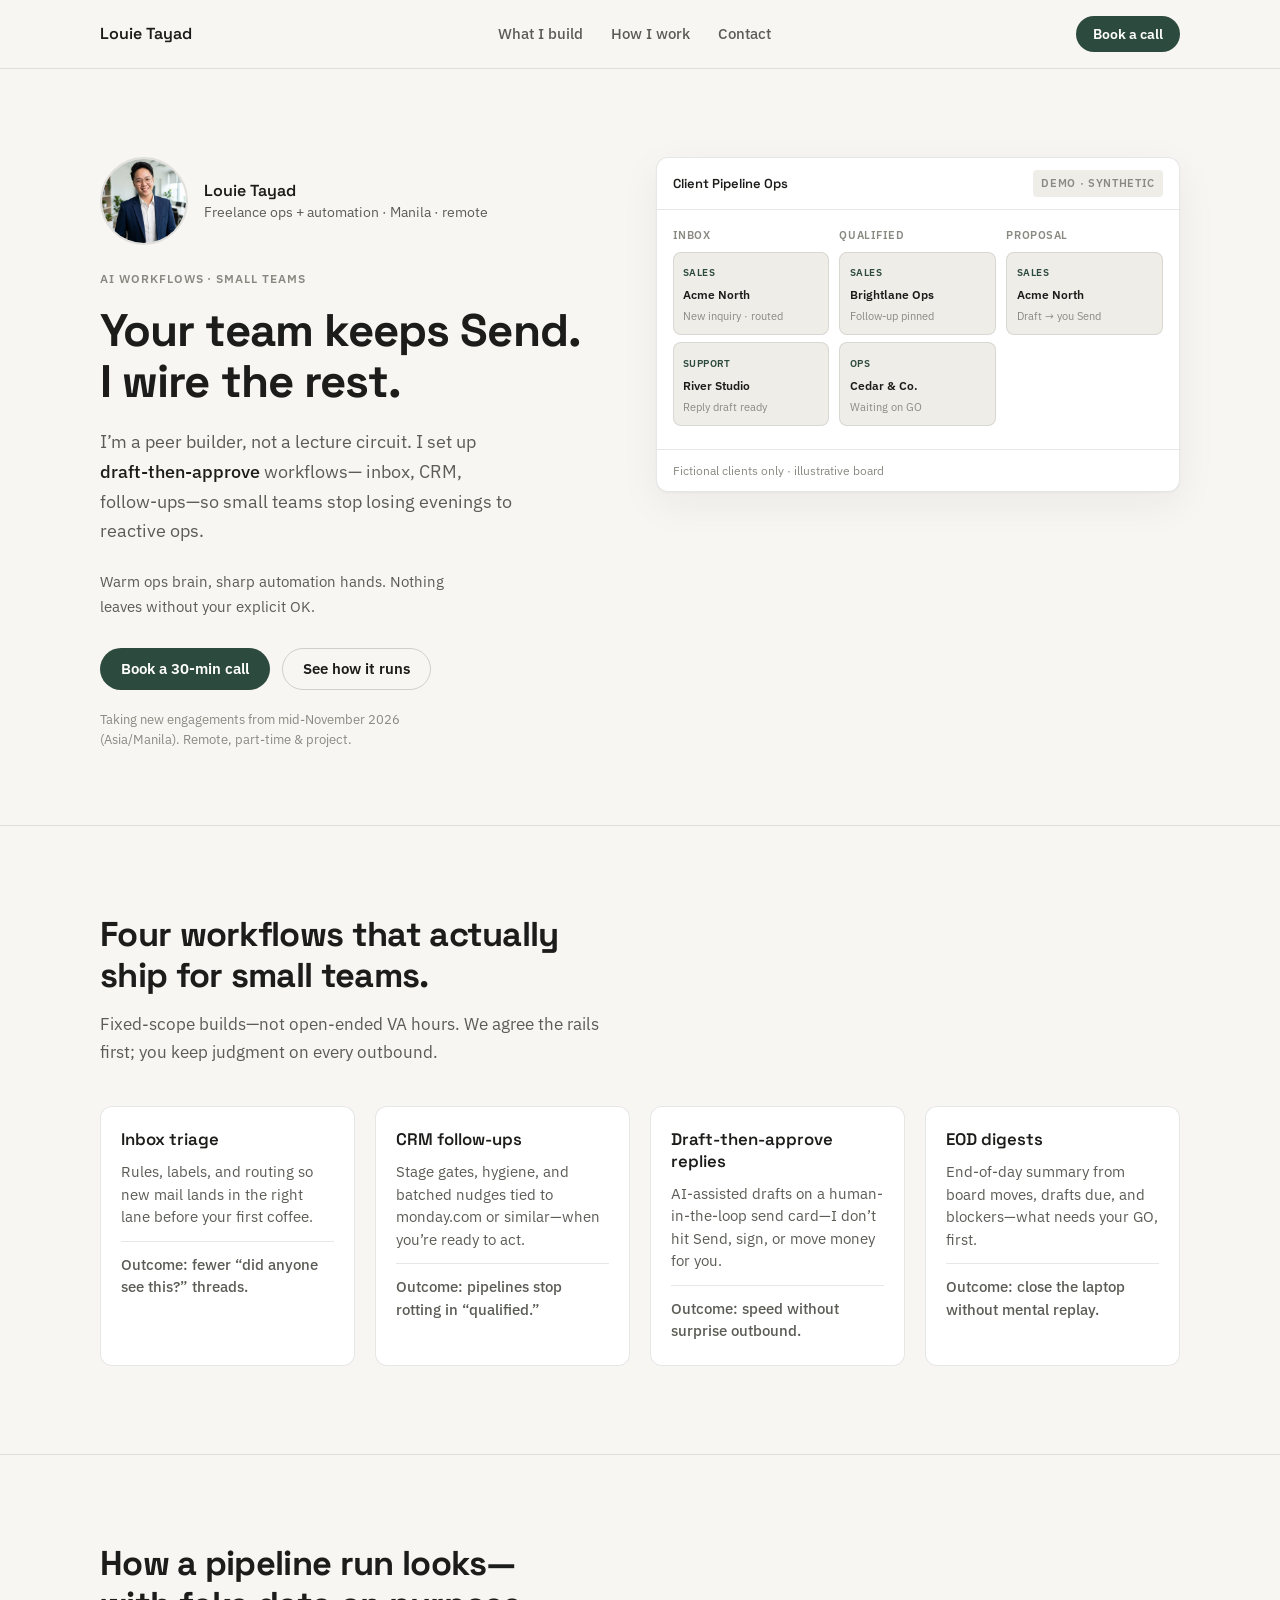
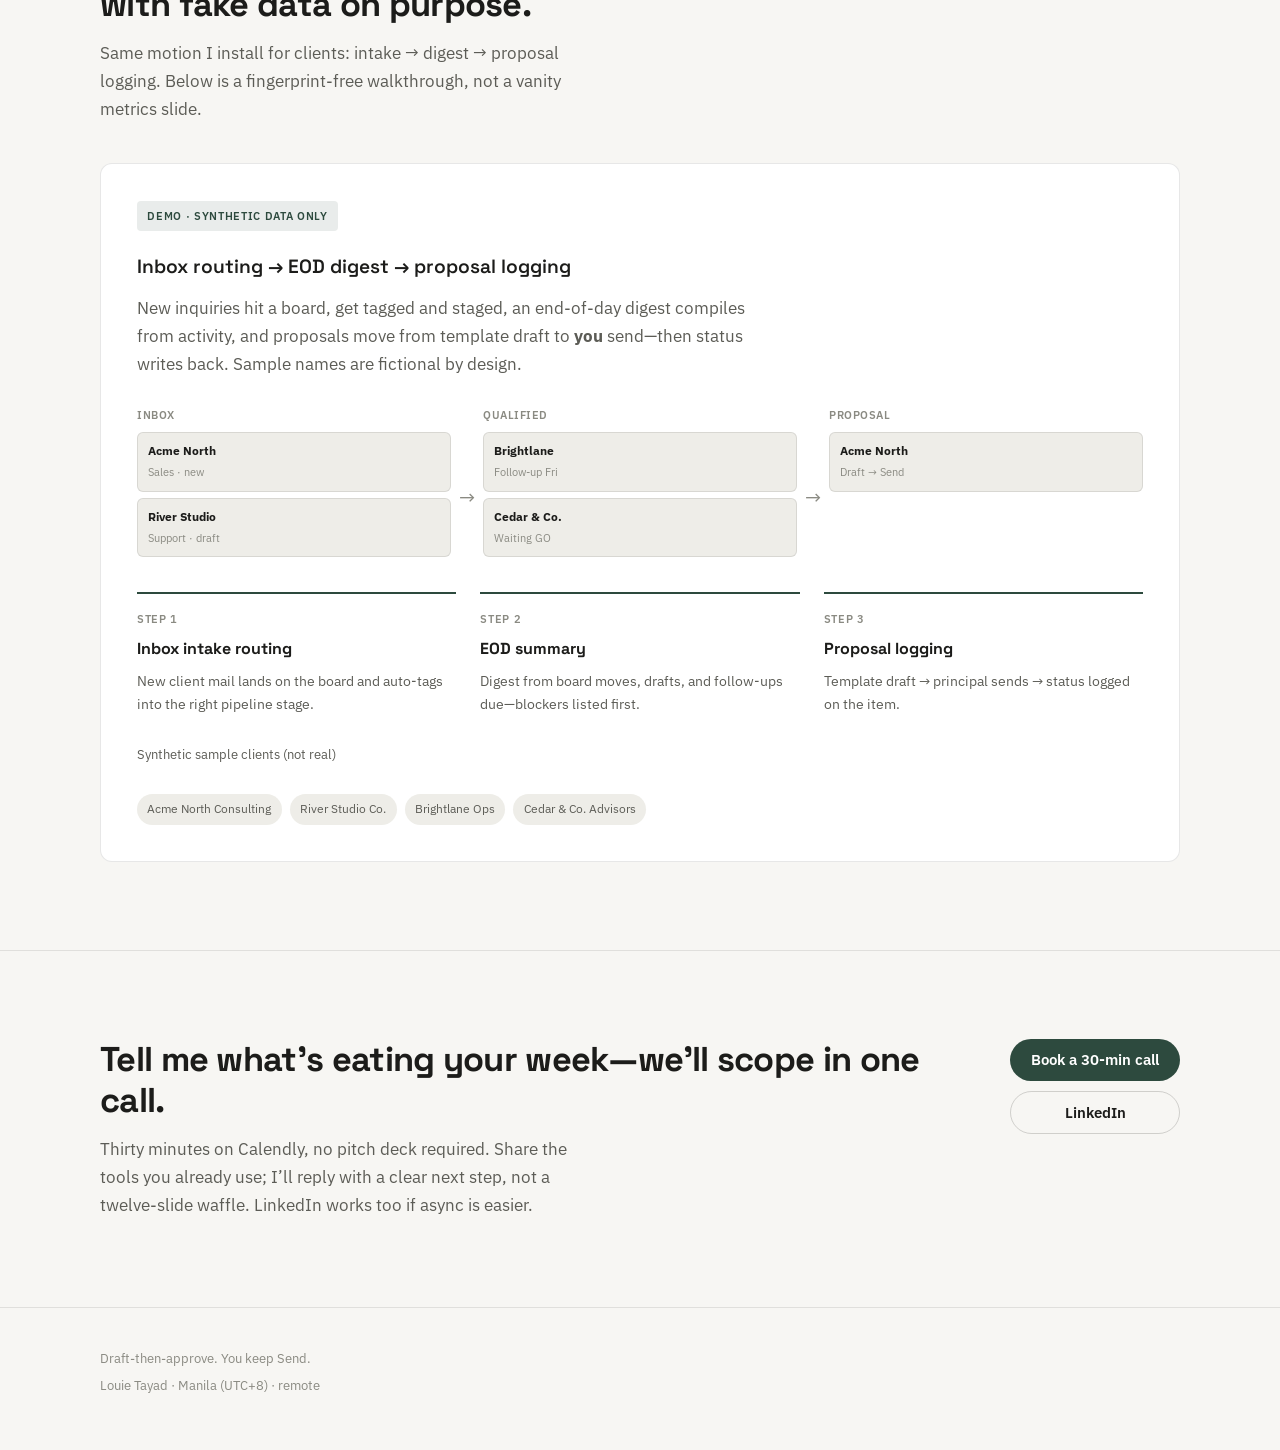
==== v2/index.html @ e67fdb6c "Add hidden v2 portfolio preview for peer-builder positioning Co-authored-by: freelanceloes-max <free" ====
<!DOCTYPE html>
<html lang="en">
<head>
  <meta charset="utf-8" />
  <meta name="viewport" content="width=device-width, initial-scale=1" />
  <title>Louie Tayad — AI &amp; automation workflows for small teams</title>
  <meta name="description" content="Freelance builder of inbox triage, CRM follow-ups, and draft-then-approve AI ops for small teams. Manila · remote." />
  <meta name="theme-color" content="#f7f6f3" />
  <meta name="robots" content="noindex, nofollow" />
  <link rel="stylesheet" href="styles.css" />
</head>
<body>
  <header class="site-header">
    <div class="wrap header-inner">
      <a class="brand" href="#top">Louie Tayad</a>
      <nav class="nav" aria-label="Primary">
        <a href="#build">What I build</a>
        <a href="#proof">How I work</a>
        <a href="#contact">Contact</a>
      </nav>
      <a class="btn btn-sm btn-primary header-cta" href="https://calendly.com/workmodelouie/30min" target="_blank" rel="noopener noreferrer">Book a call</a>
    </div>
  </header>

  <main id="top">
    <section class="hero">
      <div class="wrap hero-grid">
        <div class="hero-copy reveal">
          <div class="hero-identity">
            <figure class="hero-portrait">
              <img
                src="../assets/louie-headshot.jpg"
                width="88"
                height="88"
                alt="Louie Tayad"
                loading="eager"
                decoding="async"
              />
            </figure>
            <p class="hero-meta">
              <strong>Louie Tayad</strong>
              Freelance ops + automation · Manila · remote
            </p>
          </div>
          <p class="eyebrow">AI workflows · small teams</p>
          <h1>Your team keeps Send. I wire the rest.</h1>
          <p class="lede">
            I’m a peer builder, not a lecture circuit. I set up <em>draft-then-approve</em> workflows—
            inbox, CRM, follow-ups—so small teams stop losing evenings to reactive ops.
          </p>
          <p class="hero-aside">
            Warm ops brain, sharp automation hands. Nothing leaves without your explicit OK.
          </p>
          <div class="cta-row">
            <a class="btn btn-primary" href="https://calendly.com/workmodelouie/30min" target="_blank" rel="noopener noreferrer">Book a 30-min call</a>
            <a class="btn btn-ghost" href="#proof">See how it runs</a>
          </div>
          <p class="fine-print">
            Taking new engagements from mid-November 2026 (Asia/Manila). Remote, part-time &amp; project.
          </p>
        </div>

        <aside class="board reveal" aria-label="Synthetic pipeline preview">
          <div class="board-top">
            <strong>Client Pipeline Ops</strong>
            <span class="demo-tag">Demo · synthetic</span>
          </div>
          <div class="kanban">
            <div>
              <div class="col-h">Inbox</div>
              <div class="card">
                <span class="tag-mini">Sales</span>
                <strong>Acme North</strong>
                <em>New inquiry · routed</em>
              </div>
              <div class="card">
                <span class="tag-mini">Support</span>
                <strong>River Studio</strong>
                <em>Reply draft ready</em>
              </div>
            </div>
            <div>
              <div class="col-h">Qualified</div>
              <div class="card">
                <span class="tag-mini">Sales</span>
                <strong>Brightlane Ops</strong>
                <em>Follow-up pinned</em>
              </div>
              <div class="card">
                <span class="tag-mini">Ops</span>
                <strong>Cedar &amp; Co.</strong>
                <em>Waiting on GO</em>
              </div>
            </div>
            <div>
              <div class="col-h">Proposal</div>
              <div class="card">
                <span class="tag-mini">Sales</span>
                <strong>Acme North</strong>
                <em>Draft → you Send</em>
              </div>
            </div>
          </div>
          <div class="board-foot">Fictional clients only · illustrative board</div>
        </aside>
      </div>
    </section>

    <section id="build" class="section">
      <div class="wrap">
        <h2 class="reveal">Four workflows that actually ship for small teams.</h2>
        <p class="section-intro reveal">
          Fixed-scope builds—not open-ended VA hours. We agree the rails first; you keep judgment on every outbound.
        </p>
        <div class="build-grid">
          <article class="build-card reveal">
            <h3>Inbox triage</h3>
            <p>Rules, labels, and routing so new mail lands in the right lane before your first coffee.</p>
            <p class="build-outcome">Outcome: fewer “did anyone see this?” threads.</p>
          </article>
          <article class="build-card reveal">
            <h3>CRM follow-ups</h3>
            <p>Stage gates, hygiene, and batched nudges tied to monday.com or similar—when you’re ready to act.</p>
            <p class="build-outcome">Outcome: pipelines stop rotting in “qualified.”</p>
          </article>
          <article class="build-card reveal">
            <h3>Draft-then-approve replies</h3>
            <p>AI-assisted drafts on a human-in-the-loop send card—I don’t hit Send, sign, or move money for you.</p>
            <p class="build-outcome">Outcome: speed without surprise outbound.</p>
          </article>
          <article class="build-card reveal">
            <h3>EOD digests</h3>
            <p>End-of-day summary from board moves, drafts due, and blockers—what needs your GO, first.</p>
            <p class="build-outcome">Outcome: close the laptop without mental replay.</p>
          </article>
        </div>
      </div>
    </section>

    <section id="proof" class="section">
      <div class="wrap">
        <h2 class="reveal">How a pipeline run looks—with fake data on purpose.</h2>
        <p class="section-intro reveal">
          Same motion I install for clients: intake → digest → proposal logging. Below is a fingerprint-free walkthrough, not a vanity metrics slide.
        </p>
        <div class="proof-body reveal">
          <span class="proof-banner">Demo · synthetic data only</span>
          <h3>Inbox routing → EOD digest → proposal logging</h3>
          <p>
            New inquiries hit a board, get tagged and staged, an end-of-day digest compiles from activity,
            and proposals move from template draft to <strong>you</strong> send—then status writes back.
            Sample names are fictional by design.
          </p>

          <div class="board-preview" aria-hidden="true">
            <div class="bp-col">
              <header>Inbox</header>
              <div class="bp-card"><b>Acme North</b><span>Sales · new</span></div>
              <div class="bp-card"><b>River Studio</b><span>Support · draft</span></div>
            </div>
            <div class="bp-arrow" aria-hidden="true">→</div>
            <div class="bp-col">
              <header>Qualified</header>
              <div class="bp-card"><b>Brightlane</b><span>Follow-up Fri</span></div>
              <div class="bp-card"><b>Cedar &amp; Co.</b><span>Waiting GO</span></div>
            </div>
            <div class="bp-arrow" aria-hidden="true">→</div>
            <div class="bp-col">
              <header>Proposal</header>
              <div class="bp-card"><b>Acme North</b><span>Draft → Send</span></div>
            </div>
          </div>

          <div class="flow">
            <div class="flow-step">
              <div class="step-label">Step 1</div>
              <strong>Inbox intake routing</strong>
              <p>New client mail lands on the board and auto-tags into the right pipeline stage.</p>
            </div>
            <div class="flow-step">
              <div class="step-label">Step 2</div>
              <strong>EOD summary</strong>
              <p>Digest from board moves, drafts, and follow-ups due—blockers listed first.</p>
            </div>
            <div class="flow-step">
              <div class="step-label">Step 3</div>
              <strong>Proposal logging</strong>
              <p>Template draft → principal sends → status logged on the item.</p>
            </div>
          </div>

          <p class="sample-note">Synthetic sample clients (not real)</p>
          <div class="sample-tags">
            <span>Acme North Consulting</span>
            <span>River Studio Co.</span>
            <span>Brightlane Ops</span>
            <span>Cedar &amp; Co. Advisors</span>
          </div>
        </div>
      </div>
    </section>

    <section id="contact" class="section">
      <div class="wrap contact-panel reveal">
        <div>
          <h2>Tell me what’s eating your week—we’ll scope in one call.</h2>
          <p>
            Thirty minutes on Calendly, no pitch deck required. Share the tools you already use;
            I’ll reply with a clear next step, not a twelve-slide waffle. LinkedIn works too if async is easier.
          </p>
        </div>
        <div class="contact-actions">
          <a class="btn btn-primary" href="https://calendly.com/workmodelouie/30min" target="_blank" rel="noopener noreferrer">Book a 30-min call</a>
          <a class="btn btn-ghost" href="https://www.linkedin.com/in/loragine/" target="_blank" rel="noopener noreferrer">LinkedIn</a>
        </div>
      </div>
    </section>
  </main>

  <footer class="site-footer">
    <div class="wrap">
      <p class="footer-line">Draft-then-approve. You keep Send.</p>
      <p class="footer-line">Louie Tayad · Manila (UTC+8) · remote</p>
    </div>
  </footer>

  <script>
    (function () {
      var nodes = document.querySelectorAll('.reveal');
      if (!('IntersectionObserver' in window)) {
        nodes.forEach(function (n) { n.classList.add('in'); });
        return;
      }
      var io = new IntersectionObserver(function (entries) {
        entries.forEach(function (e) {
          if (e.isIntersecting) {
            e.target.classList.add('in');
            io.unobserve(e.target);
          }
        });
      }, { threshold: 0.12, rootMargin: '0px 0px -40px 0px' });
      nodes.forEach(function (n) { io.observe(n); });
    })();
  </script>
</body>
</html>
---- v2/styles.css ----
@import url("https://fonts.googleapis.com/css2?family=IBM+Plex+Sans:ital,wght@0,400;0,500;0,600;1,400&family=Space+Grotesk:wght@500;600;700&display=swap");

:root {
  --bg: #f7f6f3;
  --bg-elevated: #ffffff;
  --bg-muted: #eeede8;
  --text: #1c1c1a;
  --text-muted: #5c5c56;
  --text-dim: #8a8a82;
  --accent: #2d4a3e;
  --accent-hover: #1f342b;
  --accent-soft: rgba(45, 74, 62, 0.1);
  --border: rgba(28, 28, 26, 0.1);
  --border-strong: rgba(28, 28, 26, 0.18);
  --max: 1080px;
  --font: "IBM Plex Sans", system-ui, -apple-system, sans-serif;
  --font-display: "Space Grotesk", var(--font);
  --radius: 12px;
  --radius-pill: 999px;
  --section-pad: clamp(3.5rem, 8vw, 5.5rem);
}

*, *::before, *::after {
  box-sizing: border-box;
  margin: 0;
  padding: 0;
}

html {
  scroll-behavior: smooth;
}

body {
  font-family: var(--font);
  font-size: 1.0625rem;
  line-height: 1.65;
  color: var(--text);
  background: var(--bg);
  -webkit-font-smoothing: antialiased;
}

a {
  color: var(--accent);
  text-decoration: none;
}

a:hover {
  text-decoration: underline;
}

.wrap {
  width: min(100% - 2.25rem, var(--max));
  margin-inline: auto;
}

/* Header */
.site-header {
  position: sticky;
  top: 0;
  z-index: 20;
  background: rgba(247, 246, 243, 0.88);
  backdrop-filter: blur(12px);
  border-bottom: 1px solid var(--border);
}

.header-inner {
  display: flex;
  align-items: center;
  justify-content: space-between;
  gap: 1rem;
  padding: 1rem 0;
}

.brand {
  font-family: var(--font-display);
  font-weight: 600;
  font-size: 1rem;
  color: var(--text);
  text-decoration: none;
}

.brand:hover {
  text-decoration: none;
  color: var(--accent);
}

.nav {
  display: none;
  gap: 1.75rem;
  font-size: 0.9375rem;
  font-weight: 500;
}

.nav a {
  color: var(--text-muted);
  text-decoration: none;
}

.nav a:hover {
  color: var(--text);
  text-decoration: none;
}

@media (min-width: 720px) {
  .nav {
    display: flex;
  }
}

/* Buttons */
.btn {
  display: inline-flex;
  align-items: center;
  justify-content: center;
  gap: 0.35rem;
  padding: 0.7rem 1.25rem;
  font-family: var(--font);
  font-size: 0.9375rem;
  font-weight: 600;
  line-height: 1.2;
  border-radius: var(--radius-pill);
  border: 1px solid transparent;
  text-decoration: none;
  cursor: pointer;
  transition: background 0.15s ease, border-color 0.15s ease, color 0.15s ease;
}

.btn:hover {
  text-decoration: none;
}

.btn-primary {
  background: var(--accent);
  color: #fff;
}

.btn-primary:hover {
  background: var(--accent-hover);
  color: #fff;
}

.btn-ghost {
  background: transparent;
  color: var(--text);
  border-color: var(--border-strong);
}

.btn-ghost:hover {
  border-color: var(--text-muted);
  color: var(--text);
}

.btn-sm {
  padding: 0.55rem 1rem;
  font-size: 0.875rem;
}

.header-cta {
  flex-shrink: 0;
}

/* Hero */
.hero {
  padding: var(--section-pad) 0 calc(var(--section-pad) * 0.85);
}

.hero-grid {
  display: grid;
  gap: 3rem;
  align-items: start;
}

@media (min-width: 900px) {
  .hero-grid {
    grid-template-columns: 1fr 1.05fr;
    gap: 3.5rem;
  }
}

.hero-identity {
  display: flex;
  align-items: center;
  gap: 1rem;
  margin-bottom: 1.5rem;
}

.hero-portrait {
  flex-shrink: 0;
  width: 72px;
  height: 72px;
  border-radius: 50%;
  overflow: hidden;
  border: 2px solid var(--border);
}

@media (min-width: 720px) {
  .hero-portrait {
    width: 88px;
    height: 88px;
  }
}

.hero-portrait img {
  width: 100%;
  height: 100%;
  object-fit: cover;
}

.hero-meta {
  font-size: 0.875rem;
  color: var(--text-muted);
  line-height: 1.4;
}

.hero-meta strong {
  display: block;
  font-family: var(--font-display);
  font-weight: 600;
  font-size: 1rem;
  color: var(--text);
}

.eyebrow {
  font-size: 0.75rem;
  font-weight: 600;
  letter-spacing: 0.08em;
  text-transform: uppercase;
  color: var(--text-dim);
  margin-bottom: 1rem;
}

.hero h1 {
  font-family: var(--font-display);
  font-weight: 700;
  font-size: clamp(2rem, 5vw, 2.85rem);
  line-height: 1.12;
  letter-spacing: -0.02em;
  margin-bottom: 1.25rem;
}

.lede {
  font-size: 1.125rem;
  color: var(--text-muted);
  max-width: 38ch;
  margin-bottom: 1.5rem;
}

.lede em {
  font-style: normal;
  color: var(--text);
  font-weight: 500;
}

.hero-aside {
  font-size: 0.9375rem;
  color: var(--text-muted);
  margin-bottom: 1.75rem;
  max-width: 42ch;
}

.cta-row {
  display: flex;
  flex-wrap: wrap;
  gap: 0.75rem;
  margin-bottom: 1.25rem;
}

.fine-print {
  font-size: 0.8125rem;
  color: var(--text-dim);
  max-width: 44ch;
  line-height: 1.55;
}

/* Hero board (simplified) */
.board {
  background: var(--bg-elevated);
  border: 1px solid var(--border);
  border-radius: var(--radius);
  overflow: hidden;
  box-shadow: 0 1px 2px rgba(28, 28, 26, 0.04), 0 12px 40px rgba(28, 28, 26, 0.06);
}

.board-top {
  display: flex;
  align-items: center;
  gap: 0.75rem;
  padding: 0.75rem 1rem;
  border-bottom: 1px solid var(--border);
  font-size: 0.8125rem;
  color: var(--text-muted);
}

.board-top strong {
  font-family: var(--font-display);
  font-weight: 600;
  color: var(--text);
}

.demo-tag {
  margin-left: auto;
  font-size: 0.6875rem;
  font-weight: 600;
  letter-spacing: 0.06em;
  text-transform: uppercase;
  color: var(--text-dim);
  background: var(--bg-muted);
  padding: 0.25rem 0.5rem;
  border-radius: 4px;
}

.kanban {
  display: grid;
  grid-template-columns: repeat(3, 1fr);
  gap: 0.65rem;
  padding: 1rem;
  font-size: 0.8125rem;
}

.col-h {
  font-size: 0.6875rem;
  font-weight: 600;
  text-transform: uppercase;
  letter-spacing: 0.05em;
  color: var(--text-dim);
  margin-bottom: 0.5rem;
}

.card {
  background: var(--bg-muted);
  border: 1px solid var(--border);
  border-radius: 8px;
  padding: 0.55rem 0.6rem;
  margin-bottom: 0.45rem;
}

.card strong {
  display: block;
  font-size: 0.75rem;
  font-weight: 600;
  margin-bottom: 0.15rem;
}

.card em {
  display: block;
  font-style: normal;
  font-size: 0.6875rem;
  color: var(--text-dim);
}

.tag-mini {
  display: inline-block;
  font-size: 0.625rem;
  font-weight: 600;
  text-transform: uppercase;
  letter-spacing: 0.04em;
  color: var(--accent);
  margin-bottom: 0.2rem;
}

.board-foot {
  padding: 0.65rem 1rem;
  border-top: 1px solid var(--border);
  font-size: 0.75rem;
  color: var(--text-dim);
}

/* Sections */
.section {
  padding: var(--section-pad) 0;
  border-top: 1px solid var(--border);
}

.section h2 {
  font-family: var(--font-display);
  font-weight: 700;
  font-size: clamp(1.65rem, 3.5vw, 2.15rem);
  line-height: 1.2;
  letter-spacing: -0.02em;
  margin-bottom: 0.85rem;
  max-width: 22ch;
}

.section-intro {
  color: var(--text-muted);
  max-width: 52ch;
  margin-bottom: 2.5rem;
}

/* Build grid */
.build-grid {
  display: grid;
  gap: 1.25rem;
}

@media (min-width: 640px) {
  .build-grid {
    grid-template-columns: repeat(2, 1fr);
  }
}

@media (min-width: 960px) {
  .build-grid {
    grid-template-columns: repeat(4, 1fr);
  }
}

.build-card {
  background: var(--bg-elevated);
  border: 1px solid var(--border);
  border-radius: var(--radius);
  padding: 1.35rem 1.25rem;
}

.build-card h3 {
  font-family: var(--font-display);
  font-weight: 600;
  font-size: 1.05rem;
  line-height: 1.3;
  margin-bottom: 0.65rem;
}

.build-card p {
  font-size: 0.9375rem;
  color: var(--text-muted);
  line-height: 1.5;
}

.build-outcome {
  margin-top: 0.75rem;
  padding-top: 0.75rem;
  border-top: 1px solid var(--border);
  font-size: 0.875rem;
  font-weight: 500;
  color: var(--text);
}

/* Proof / demo */
.proof-banner {
  display: inline-block;
  font-size: 0.6875rem;
  font-weight: 600;
  letter-spacing: 0.06em;
  text-transform: uppercase;
  color: var(--accent);
  background: var(--accent-soft);
  padding: 0.35rem 0.65rem;
  border-radius: 4px;
  margin-bottom: 1.25rem;
}

.proof-body {
  background: var(--bg-elevated);
  border: 1px solid var(--border);
  border-radius: var(--radius);
  padding: clamp(1.5rem, 4vw, 2.25rem);
}

.proof-body h3 {
  font-family: var(--font-display);
  font-weight: 600;
  font-size: 1.2rem;
  margin-bottom: 0.75rem;
}

.proof-body > p {
  color: var(--text-muted);
  margin-bottom: 1.75rem;
  max-width: 62ch;
}

.flow {
  display: grid;
  gap: 1.25rem;
  margin-bottom: 1.75rem;
}

@media (min-width: 720px) {
  .flow {
    grid-template-columns: repeat(3, 1fr);
    gap: 1.5rem;
  }
}

.flow-step {
  padding: 1rem 0 0;
  border-top: 2px solid var(--accent);
}

.step-label {
  font-size: 0.6875rem;
  font-weight: 600;
  letter-spacing: 0.06em;
  text-transform: uppercase;
  color: var(--text-dim);
  margin-bottom: 0.5rem;
}

.flow-step strong {
  display: block;
  font-family: var(--font-display);
  font-size: 1rem;
  margin-bottom: 0.4rem;
}

.flow-step p {
  font-size: 0.9rem;
  color: var(--text-muted);
}

.board-preview {
  display: grid;
  grid-template-columns: 1fr auto 1fr auto 1fr;
  align-items: start;
  gap: 0.5rem;
  margin-bottom: 1.5rem;
  font-size: 0.8125rem;
  overflow-x: auto;
  padding-bottom: 0.25rem;
}

@media (max-width: 719px) {
  .board-preview {
    display: flex;
    flex-wrap: wrap;
    gap: 0.75rem;
  }

  .bp-arrow {
    display: none;
  }
}

.bp-col header {
  font-size: 0.6875rem;
  font-weight: 600;
  text-transform: uppercase;
  letter-spacing: 0.05em;
  color: var(--text-dim);
  margin-bottom: 0.5rem;
}

.bp-card {
  background: var(--bg-muted);
  border: 1px solid var(--border);
  border-radius: 6px;
  padding: 0.5rem 0.6rem;
  margin-bottom: 0.4rem;
}

.bp-card b {
  display: block;
  font-size: 0.75rem;
}

.bp-card span {
  color: var(--text-dim);
  font-size: 0.6875rem;
}

.bp-arrow {
  align-self: center;
  color: var(--text-dim);
  font-size: 1.25rem;
  padding-top: 1.5rem;
}

.sample-note {
  font-size: 0.8125rem;
  color: var(--text-dim);
}

.sample-tags {
  display: flex;
  flex-wrap: wrap;
  gap: 0.5rem;
  margin-top: 0.5rem;
}

.sample-tags span {
  font-size: 0.75rem;
  padding: 0.35rem 0.65rem;
  background: var(--bg-muted);
  border-radius: var(--radius-pill);
  color: var(--text-muted);
}

/* Contact */
.contact-panel {
  display: grid;
  gap: 2rem;
  align-items: start;
}

@media (min-width: 720px) {
  .contact-panel {
    grid-template-columns: 1.2fr auto;
    gap: 3rem;
  }
}

.contact-panel h2 {
  max-width: none;
}

.contact-panel p {
  color: var(--text-muted);
  max-width: 48ch;
}

.contact-actions {
  display: flex;
  flex-direction: column;
  gap: 0.65rem;
  min-width: min(100%, 260px);
}

.contact-actions .btn {
  width: 100%;
  text-align: center;
}

/* Footer */
.site-footer {
  padding: 2.5rem 0 3rem;
  border-top: 1px solid var(--border);
  font-size: 0.8125rem;
  color: var(--text-dim);
}

.footer-line {
  margin-bottom: 0.35rem;
}

/* Reveal */
.reveal {
  opacity: 0;
  transform: translateY(12px);
  transition: opacity 0.55s ease, transform 0.55s ease;
}

.reveal.in {
  opacity: 1;
  transform: none;
}
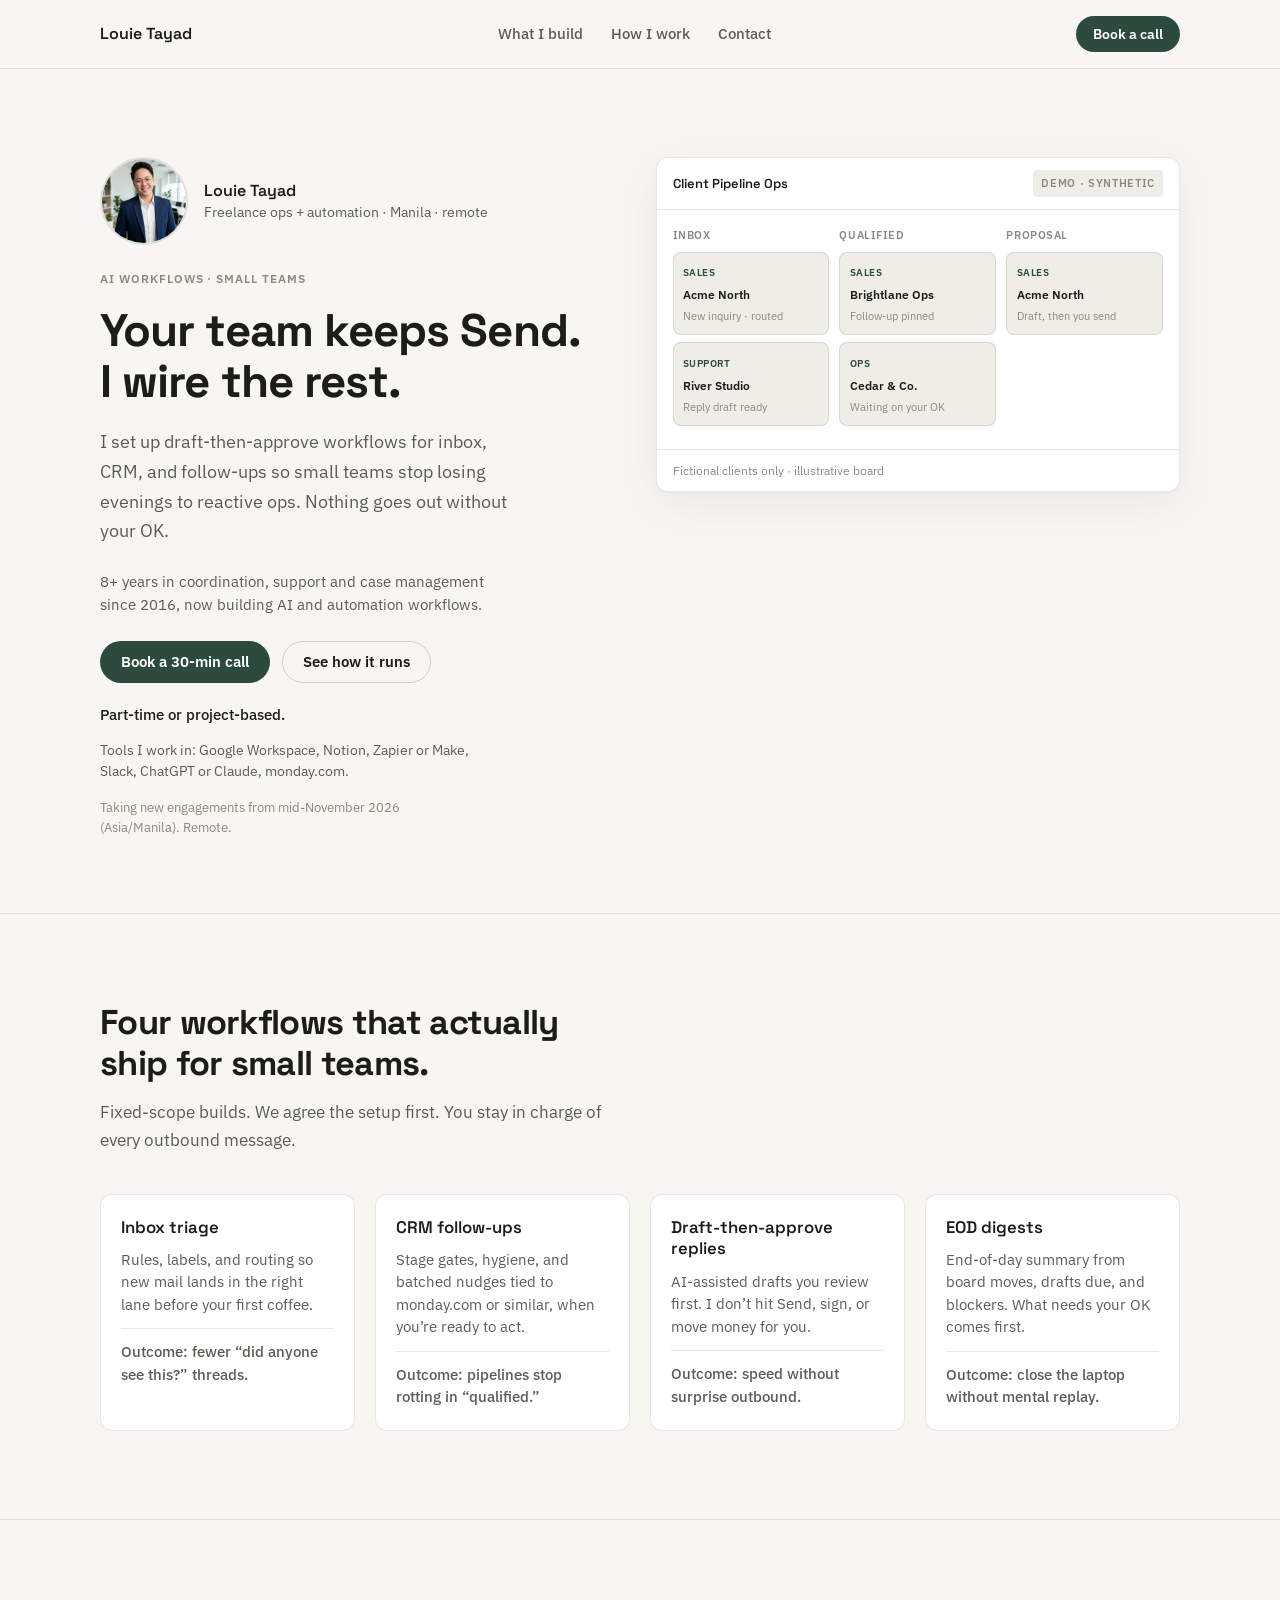
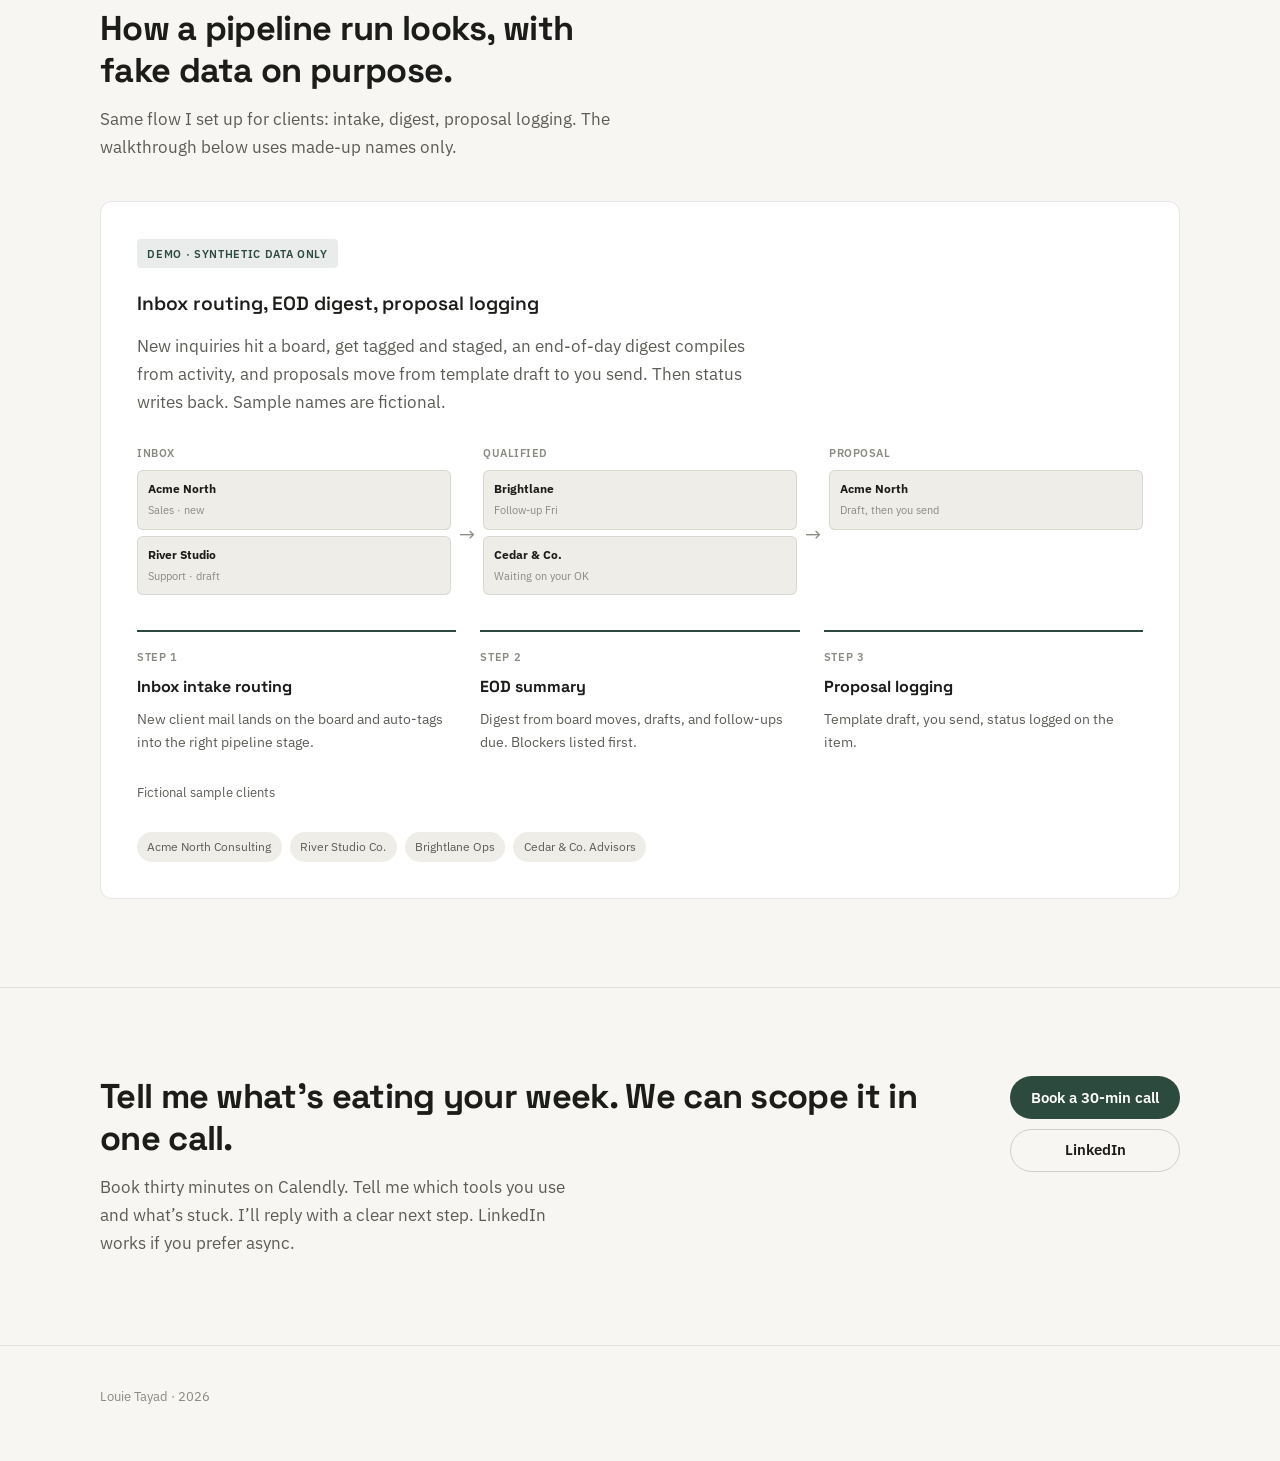
==== commit d870f059: "Revise v2 copy for natural voice and plain language Co-authored-by: freelanceloes-max <freelanceloes" ====
--- a/v2/index.html
+++ b/v2/index.html
@@ -45,18 +45,22 @@
           <p class="eyebrow">AI workflows · small teams</p>
           <h1>Your team keeps Send. I wire the rest.</h1>
           <p class="lede">
-            I’m a peer builder, not a lecture circuit. I set up <em>draft-then-approve</em> workflows—
-            inbox, CRM, follow-ups—so small teams stop losing evenings to reactive ops.
-          </p>
-          <p class="hero-aside">
-            Warm ops brain, sharp automation hands. Nothing leaves without your explicit OK.
+            I set up draft-then-approve workflows for inbox, CRM, and follow-ups so small teams
+            stop losing evenings to reactive ops. Nothing goes out without your OK.
+          </p>
+          <p class="credibility">
+            8+ years in coordination, support and case management since 2016, now building AI and automation workflows.
           </p>
           <div class="cta-row">
             <a class="btn btn-primary" href="https://calendly.com/workmodelouie/30min" target="_blank" rel="noopener noreferrer">Book a 30-min call</a>
             <a class="btn btn-ghost" href="#proof">See how it runs</a>
           </div>
+          <p class="cta-note">Part-time or project-based.</p>
+          <p class="tools-line">
+            Tools I work in: Google Workspace, Notion, Zapier or Make, Slack, ChatGPT or Claude, monday.com.
+          </p>
           <p class="fine-print">
-            Taking new engagements from mid-November 2026 (Asia/Manila). Remote, part-time &amp; project.
+            Taking new engagements from mid-November 2026 (Asia/Manila). Remote.
           </p>
         </div>
 
@@ -89,7 +93,7 @@
               <div class="card">
                 <span class="tag-mini">Ops</span>
                 <strong>Cedar &amp; Co.</strong>
-                <em>Waiting on GO</em>
+                <em>Waiting on your OK</em>
               </div>
             </div>
             <div>
@@ -97,7 +101,7 @@
               <div class="card">
                 <span class="tag-mini">Sales</span>
                 <strong>Acme North</strong>
-                <em>Draft → you Send</em>
+                <em>Draft, then you send</em>
               </div>
             </div>
           </div>
@@ -110,7 +114,7 @@
       <div class="wrap">
         <h2 class="reveal">Four workflows that actually ship for small teams.</h2>
         <p class="section-intro reveal">
-          Fixed-scope builds—not open-ended VA hours. We agree the rails first; you keep judgment on every outbound.
+          Fixed-scope builds. We agree the setup first. You stay in charge of every outbound message.
         </p>
         <div class="build-grid">
           <article class="build-card reveal">
@@ -120,17 +124,17 @@
           </article>
           <article class="build-card reveal">
             <h3>CRM follow-ups</h3>
-            <p>Stage gates, hygiene, and batched nudges tied to monday.com or similar—when you’re ready to act.</p>
+            <p>Stage gates, hygiene, and batched nudges tied to monday.com or similar, when you’re ready to act.</p>
             <p class="build-outcome">Outcome: pipelines stop rotting in “qualified.”</p>
           </article>
           <article class="build-card reveal">
             <h3>Draft-then-approve replies</h3>
-            <p>AI-assisted drafts on a human-in-the-loop send card—I don’t hit Send, sign, or move money for you.</p>
+            <p>AI-assisted drafts you review first. I don’t hit Send, sign, or move money for you.</p>
             <p class="build-outcome">Outcome: speed without surprise outbound.</p>
           </article>
           <article class="build-card reveal">
             <h3>EOD digests</h3>
-            <p>End-of-day summary from board moves, drafts due, and blockers—what needs your GO, first.</p>
+            <p>End-of-day summary from board moves, drafts due, and blockers. What needs your OK comes first.</p>
             <p class="build-outcome">Outcome: close the laptop without mental replay.</p>
           </article>
         </div>
@@ -139,17 +143,17 @@
 
     <section id="proof" class="section">
       <div class="wrap">
-        <h2 class="reveal">How a pipeline run looks—with fake data on purpose.</h2>
+        <h2 class="reveal">How a pipeline run looks, with fake data on purpose.</h2>
         <p class="section-intro reveal">
-          Same motion I install for clients: intake → digest → proposal logging. Below is a fingerprint-free walkthrough, not a vanity metrics slide.
+          Same flow I set up for clients: intake, digest, proposal logging. The walkthrough below uses made-up names only.
         </p>
         <div class="proof-body reveal">
           <span class="proof-banner">Demo · synthetic data only</span>
-          <h3>Inbox routing → EOD digest → proposal logging</h3>
+          <h3>Inbox routing, EOD digest, proposal logging</h3>
           <p>
             New inquiries hit a board, get tagged and staged, an end-of-day digest compiles from activity,
-            and proposals move from template draft to <strong>you</strong> send—then status writes back.
-            Sample names are fictional by design.
+            and proposals move from template draft to you send. Then status writes back.
+            Sample names are fictional.
           </p>
 
           <div class="board-preview" aria-hidden="true">
@@ -162,12 +166,12 @@
             <div class="bp-col">
               <header>Qualified</header>
               <div class="bp-card"><b>Brightlane</b><span>Follow-up Fri</span></div>
-              <div class="bp-card"><b>Cedar &amp; Co.</b><span>Waiting GO</span></div>
+              <div class="bp-card"><b>Cedar &amp; Co.</b><span>Waiting on your OK</span></div>
             </div>
             <div class="bp-arrow" aria-hidden="true">→</div>
             <div class="bp-col">
               <header>Proposal</header>
-              <div class="bp-card"><b>Acme North</b><span>Draft → Send</span></div>
+              <div class="bp-card"><b>Acme North</b><span>Draft, then you send</span></div>
             </div>
           </div>
 
@@ -180,16 +184,16 @@
             <div class="flow-step">
               <div class="step-label">Step 2</div>
               <strong>EOD summary</strong>
-              <p>Digest from board moves, drafts, and follow-ups due—blockers listed first.</p>
+              <p>Digest from board moves, drafts, and follow-ups due. Blockers listed first.</p>
             </div>
             <div class="flow-step">
               <div class="step-label">Step 3</div>
               <strong>Proposal logging</strong>
-              <p>Template draft → principal sends → status logged on the item.</p>
-            </div>
-          </div>
-
-          <p class="sample-note">Synthetic sample clients (not real)</p>
+              <p>Template draft, you send, status logged on the item.</p>
+            </div>
+          </div>
+
+          <p class="sample-note">Fictional sample clients</p>
           <div class="sample-tags">
             <span>Acme North Consulting</span>
             <span>River Studio Co.</span>
@@ -203,10 +207,10 @@
     <section id="contact" class="section">
       <div class="wrap contact-panel reveal">
         <div>
-          <h2>Tell me what’s eating your week—we’ll scope in one call.</h2>
+          <h2>Tell me what’s eating your week. We can scope it in one call.</h2>
           <p>
-            Thirty minutes on Calendly, no pitch deck required. Share the tools you already use;
-            I’ll reply with a clear next step, not a twelve-slide waffle. LinkedIn works too if async is easier.
+            Book thirty minutes on Calendly. Tell me which tools you use and what’s stuck.
+            I’ll reply with a clear next step. LinkedIn works if you prefer async.
           </p>
         </div>
         <div class="contact-actions">
@@ -219,8 +223,7 @@
 
   <footer class="site-footer">
     <div class="wrap">
-      <p class="footer-line">Draft-then-approve. You keep Send.</p>
-      <p class="footer-line">Louie Tayad · Manila (UTC+8) · remote</p>
+      <p class="footer-line">Louie Tayad · 2026</p>
     </div>
   </footer>
 
--- a/v2/styles.css
+++ b/v2/styles.css
@@ -251,11 +251,27 @@
   font-weight: 500;
 }
 
-.hero-aside {
+.credibility {
   font-size: 0.9375rem;
   color: var(--text-muted);
-  margin-bottom: 1.75rem;
-  max-width: 42ch;
+  margin-bottom: 1.5rem;
+  max-width: 46ch;
+  line-height: 1.55;
+}
+
+.cta-note {
+  font-size: 0.9375rem;
+  font-weight: 500;
+  color: var(--text);
+  margin-bottom: 0.75rem;
+}
+
+.tools-line {
+  font-size: 0.875rem;
+  color: var(--text-muted);
+  margin-bottom: 1rem;
+  max-width: 48ch;
+  line-height: 1.5;
 }
 
 .cta-row {
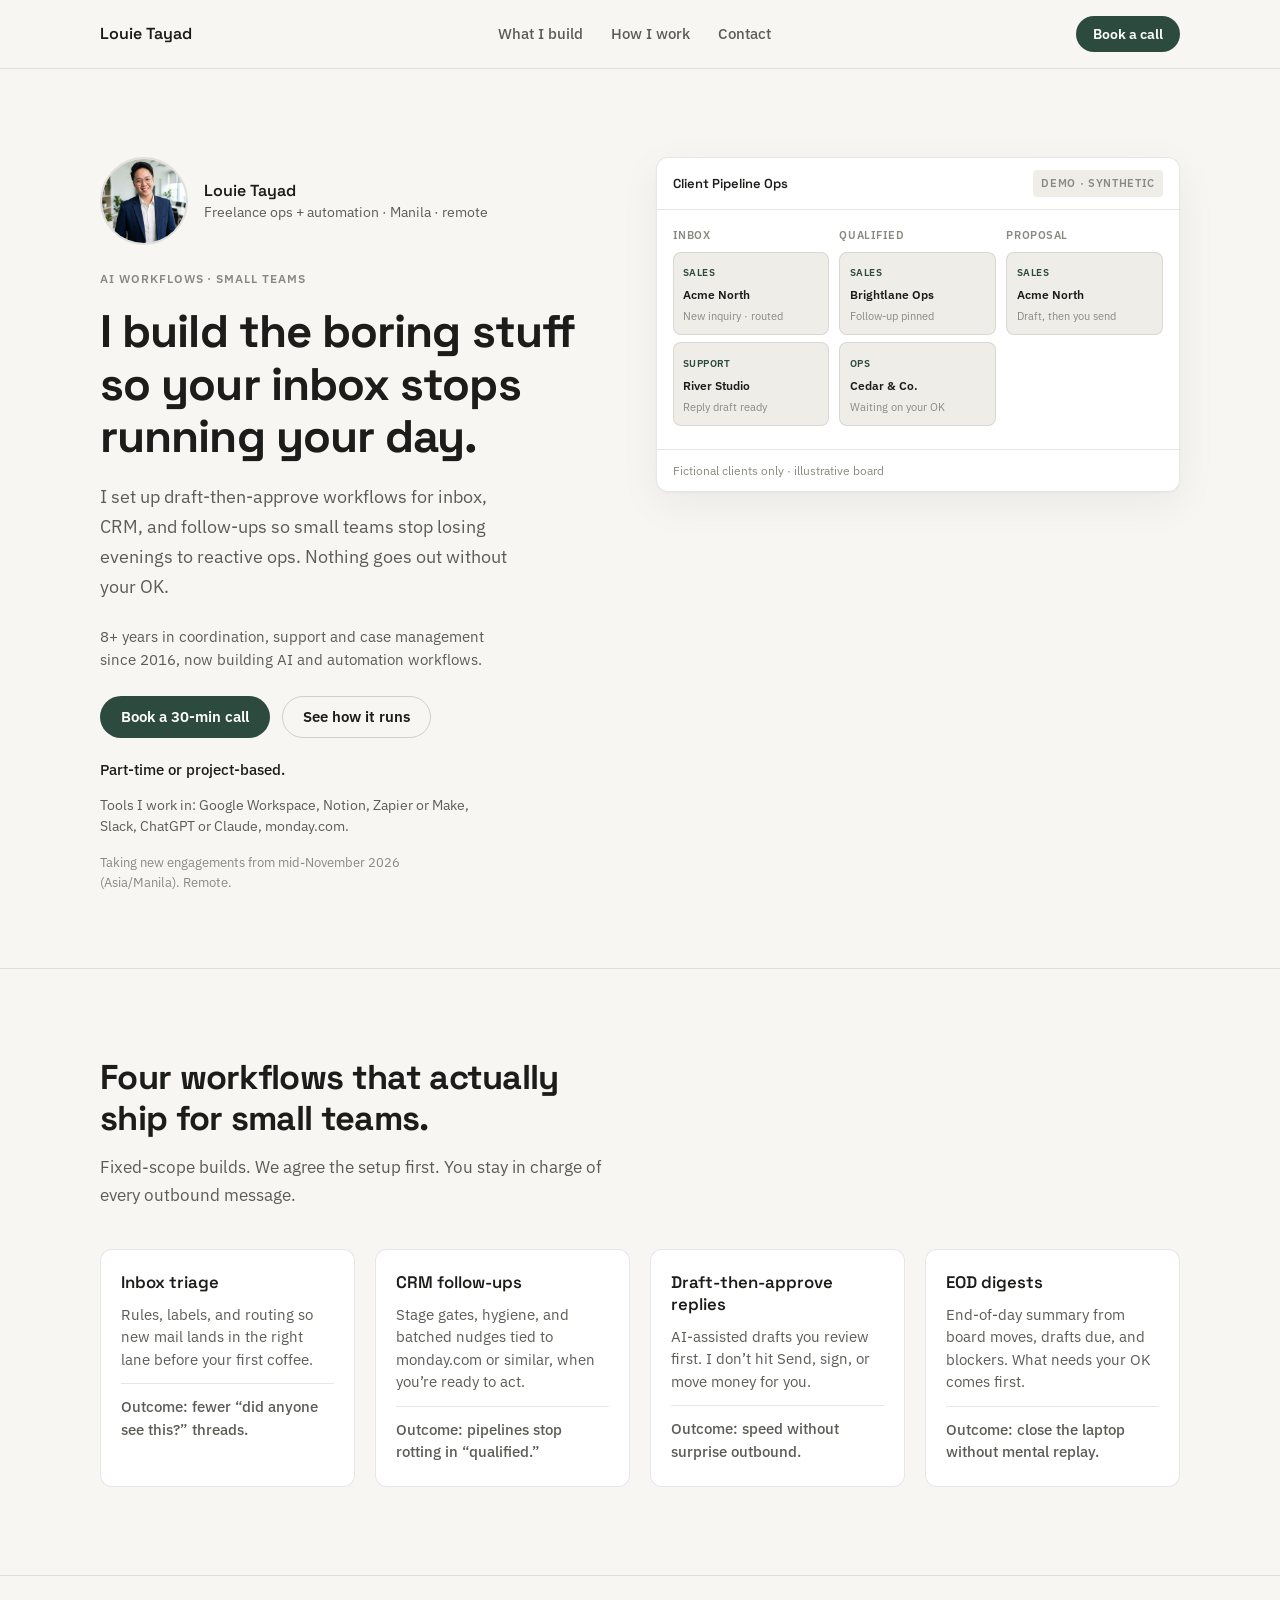
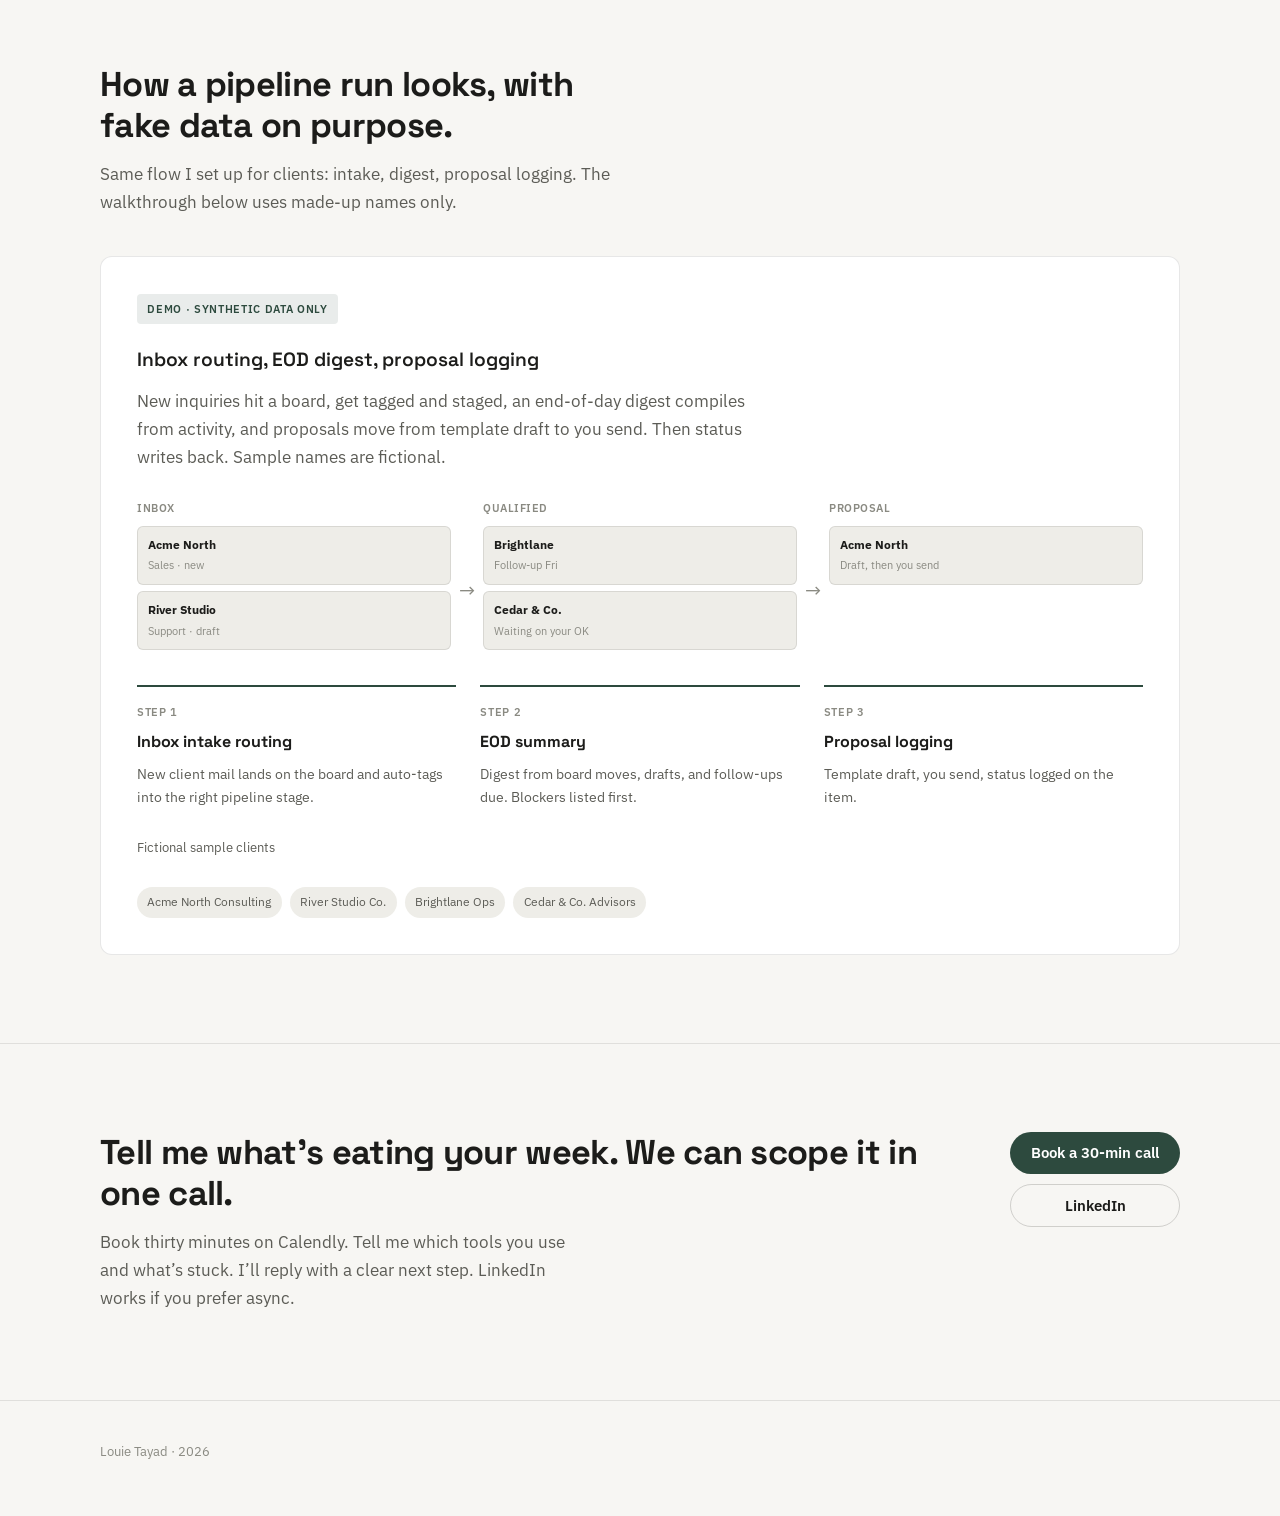
==== commit 4000f955: "Switch v2 hero to headline option B Co-authored-by: freelanceloes-max <freelanceloes-max@users.norep" ====
--- a/v2/index.html
+++ b/v2/index.html
@@ -4,7 +4,7 @@
   <meta charset="utf-8" />
   <meta name="viewport" content="width=device-width, initial-scale=1" />
   <title>Louie Tayad — AI &amp; automation workflows for small teams</title>
-  <meta name="description" content="Freelance builder of inbox triage, CRM follow-ups, and draft-then-approve AI ops for small teams. Manila · remote." />
+  <meta name="description" content="I build the boring inbox and automation work so small teams get their day back. Draft-then-approve ops. Manila · remote." />
   <meta name="theme-color" content="#f7f6f3" />
   <meta name="robots" content="noindex, nofollow" />
   <link rel="stylesheet" href="styles.css" />
@@ -43,7 +43,7 @@
             </p>
           </div>
           <p class="eyebrow">AI workflows · small teams</p>
-          <h1>Your team keeps Send. I wire the rest.</h1>
+          <h1>I build the boring stuff<br /> so your inbox stops running your day.</h1>
           <p class="lede">
             I set up draft-then-approve workflows for inbox, CRM, and follow-ups so small teams
             stop losing evenings to reactive ops. Nothing goes out without your OK.
--- a/v2/styles.css
+++ b/v2/styles.css
@@ -233,9 +233,10 @@
   font-family: var(--font-display);
   font-weight: 700;
   font-size: clamp(2rem, 5vw, 2.85rem);
-  line-height: 1.12;
+  line-height: 1.15;
   letter-spacing: -0.02em;
   margin-bottom: 1.25rem;
+  max-width: 20em;
 }
 
 .lede {
